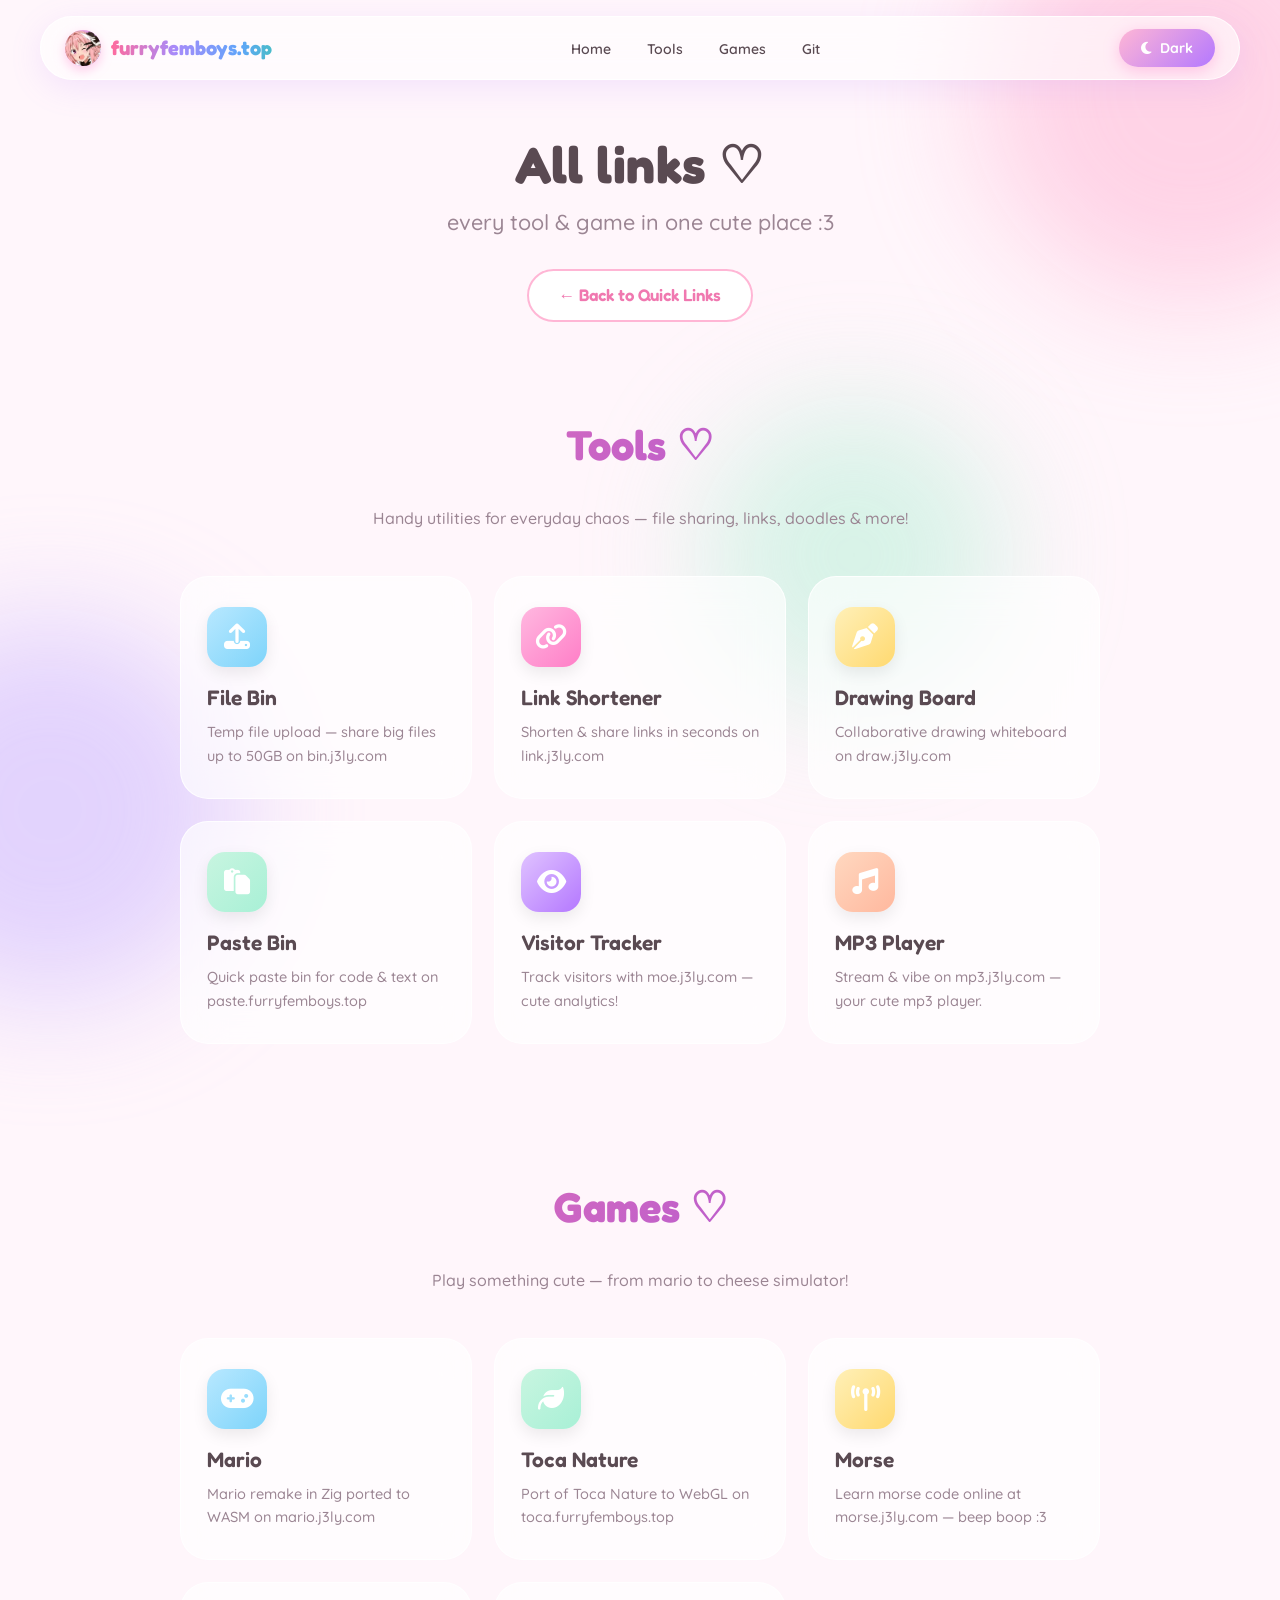
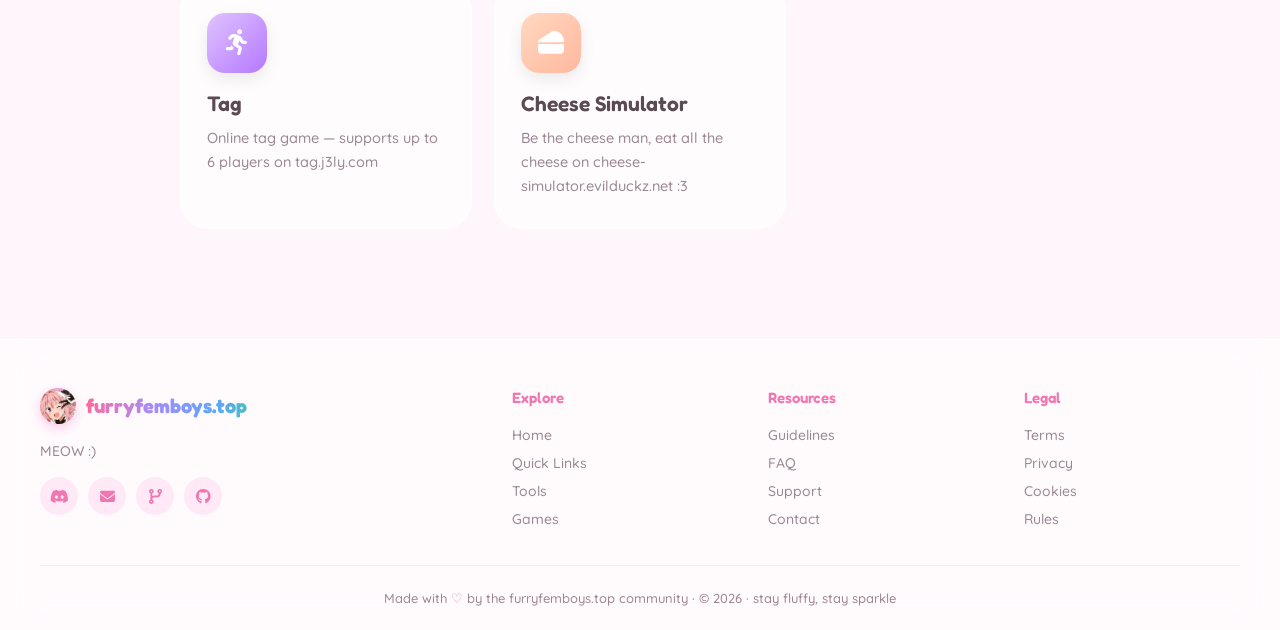
==== links.html @ d1598994 "move full tools/games lists to links.html and default to light mode - index: quick links only (6 car" ====
<!DOCTYPE html>
<html lang="en">
<head>
  <meta charset="UTF-8" />
  <meta name="viewport" content="width=device-width, initial-scale=1.0" />
  <title>All Links — furryfemboys.top</title>
  <meta name="description" content="Full list of tools and games from furryfemboys.top" />
  <link rel="icon" type="image/png" href="favicon.png" />
  <link rel="preconnect" href="https://fonts.googleapis.com" />
  <link rel="preconnect" href="https://fonts.gstatic.com" crossorigin />
  <link href="https://fonts.googleapis.com/css2?family=Fredoka:wght@400;500;600;700&family=Quicksand:wght@400;500;600;700&display=swap" rel="stylesheet" />
  <link rel="stylesheet" href="https://cdnjs.cloudflare.com/ajax/libs/font-awesome/6.4.0/css/all.min.css" />
  <link rel="stylesheet" href="https://www.nerdfonts.com/assets/css/webfont.css" />
  <link rel="stylesheet" href="css/style.css?v=4" />
</head>
<body>

  <!-- floating background decorations -->
  <div class="sparkle-field" aria-hidden="true"></div>
  <div class="custom-cursor" id="customCursor" aria-hidden="true"></div>
  <div class="blob blob--pink" aria-hidden="true"></div>
  <div class="blob blob--lilac" aria-hidden="true"></div>
  <div class="blob blob--mint" aria-hidden="true"></div>

  <!-- page load wave wash -->
  <div class="waves" aria-hidden="true">
    <div class="wave wave-0"></div>
    <div class="wave wave-1"></div>
    <div class="wave wave-1b"></div>
    <div class="wave wave-2"></div>
    <div class="wave wave-3"></div>
  </div>
  <svg class="wave-defs" aria-hidden="true" focusable="false">
    <defs>
      <clipPath id="waveClip" clipPathUnits="objectBoundingBox">
        <path d="M 0 0 H 1 V 0.55 C 0.88 0.28, 0.75 0.5, 0.62 0.4 C 0.5 0.28, 0.37 0.5, 0.25 0.4 C 0.13 0.28, 0.05 0.42, 0 0.4 Z"/>
      </clipPath>
    </defs>
  </svg>

  <!-- nav -->
  <nav>
    <a href="index.html#top" class="logo">
      <span class="logo-icon"><img src="favicon.png" alt="" /></span>
      <span class="logo-text">furryfemboys.top</span>
    </a>
    <ul class="nav-links">
      <li><a href="index.html">Home</a></li>
      <li><a href="#tools">Tools</a></li>
      <li><a href="#games">Games</a></li>
      <li><a href="https://git.furryfemboys.top" target="_blank" rel="noopener noreferrer">Git</a></li>
    </ul>
    <button id="themeToggle" class="nav-cta theme-toggle" type="button" aria-label="Toggle light/dark theme">
      <i class="fa-solid fa-moon" aria-hidden="true"></i>
      <span class="theme-toggle__text">Dark</span>
    </button>
  </nav>

  <main id="top">

    <!-- HEADER -->
    <section class="hero" style="padding-bottom: 30px;">
      <h1 class="hero__title" style="font-size: clamp(2rem, 6vw, 3.2rem);">All links ♡</h1>
      <p class="hero__tagline">every tool &amp; game in one cute place :3</p>
      <div class="hero__actions">
        <a href="index.html#Quick-links" class="btn btn--ghost">← Back to Quick Links</a>
      </div>
    </section>

    <!-- TOOLS -->
    <section class="content" id="tools">
      <h2 class="section-title">Tools ♡</h2>
      <p class="section-subtitle">Handy utilities for everyday chaos — file sharing, links, doodles &amp; more!</p>

      <div class="features-grid">
        <a href="https://bin.j3ly.com/" class="feature-card" target="_blank" rel="noopener noreferrer">
          <div class="feature-icon blue"><i class="fa-solid fa-upload"></i></div>
          <h3>File Bin</h3>
          <p>Temp file upload — share big files up to 50GB on bin.j3ly.com</p>
        </a>

        <a href="https://link.j3ly.com/" class="feature-card" target="_blank" rel="noopener noreferrer">
          <div class="feature-icon pink"><i class="fa-solid fa-link"></i></div>
          <h3>Link Shortener</h3>
          <p>Shorten &amp; share links in seconds on link.j3ly.com</p>
        </a>

        <a href="https://draw.j3ly.com/" class="feature-card" target="_blank" rel="noopener noreferrer">
          <div class="feature-icon yellow"><i class="fa-solid fa-pen-nib"></i></div>
          <h3>Drawing Board</h3>
          <p>Collaborative drawing whiteboard on draw.j3ly.com</p>
        </a>

        <a href="https://paste.furryfemboys.top/" class="feature-card" target="_blank" rel="noopener noreferrer">
          <div class="feature-icon mint"><i class="fa-solid fa-paste"></i></div>
          <h3>Paste Bin</h3>
          <p>Quick paste bin for code &amp; text on paste.furryfemboys.top</p>
        </a>

        <a href="https://moe.j3ly.com/" class="feature-card" target="_blank" rel="noopener noreferrer">
          <div class="feature-icon purple"><i class="fa-solid fa-eye"></i></div>
          <h3>Visitor Tracker</h3>
          <p>Track visitors with moe.j3ly.com — cute analytics!</p>
        </a>

        <a href="https://mp3.j3ly.com/" class="feature-card" target="_blank" rel="noopener noreferrer">
          <div class="feature-icon peach"><i class="fa-solid fa-music"></i></div>
          <h3>MP3 Player</h3>
          <p>Stream &amp; vibe on mp3.j3ly.com — your cute mp3 player.</p>
        </a>
      </div>
    </section>

    <!-- GAMES -->
    <section class="content" id="games">
      <h2 class="section-title">Games ♡</h2>
      <p class="section-subtitle">Play something cute — from mario to cheese simulator!</p>

      <div class="features-grid">
        <a href="https://mario.j3ly.com/" class="feature-card" target="_blank" rel="noopener noreferrer">
          <div class="feature-icon blue"><i class="fa-solid fa-gamepad"></i></div>
          <h3>Mario</h3>
          <p>Mario remake in Zig ported to WASM on mario.j3ly.com</p>
        </a>

        <a href="https://toca.furryfemboys.top/" class="feature-card" target="_blank" rel="noopener noreferrer">
          <div class="feature-icon mint"><i class="fa-solid fa-leaf"></i></div>
          <h3>Toca Nature</h3>
          <p>Port of Toca Nature to WebGL on toca.furryfemboys.top</p>
        </a>

        <a href="https://morse.j3ly.com/" class="feature-card" target="_blank" rel="noopener noreferrer">
          <div class="feature-icon yellow"><i class="fa-solid fa-tower-broadcast"></i></div>
          <h3>Morse</h3>
          <p>Learn morse code online at morse.j3ly.com — beep boop :3</p>
        </a>

        <a href="https://tag.j3ly.com/" class="feature-card" target="_blank" rel="noopener noreferrer">
          <div class="feature-icon purple"><i class="fa-solid fa-person-running"></i></div>
          <h3>Tag</h3>
          <p>Online tag game — supports up to 6 players on tag.j3ly.com</p>
        </a>

        <a href="https://cheese-simulator.evilduckz.net/" class="feature-card" target="_blank" rel="noopener noreferrer">
          <div class="feature-icon peach"><i class="fa-solid fa-cheese"></i></div>
          <h3>Cheese Simulator</h3>
          <p>Be the cheese man, eat all the cheese on cheese-simulator.evilduckz.net :3</p>
        </a>
      </div>
    </section>

  </main>

  <footer>
    <div class="footer-content">
      <div class="footer-brand">
        <a href="index.html#top" class="logo">
          <span class="logo-icon"><img src="favicon.png" alt="" /></span>
          <span class="logo-text">furryfemboys.top</span>
        </a>
        <p>MEOW :) </p>
        <div class="footer-social">
          <a href="https://discord.gg/T3cPWmKFg" aria-label="Discord" target="_blank" rel="noopener noreferrer"><i class="fa-brands fa-discord"></i></a>
          <a href="mailto:furryfemboys@j3ly.com" aria-label="Email" target="_blank" rel="noopener noreferrer"><i class="fa-solid fa-envelope"></i></a>
          <a href="https://git.gay/furryfemboys" aria-label="Git" target="_blank" rel="noopener noreferrer"><i class="fa-solid fa-code-branch"></i></a>
          <a href="https://github.com/furry-femboys" aria-label="GitHub" target="_blank" rel="noopener noreferrer"><i class="fa-brands fa-github"></i></a>
        </div>
      </div>
      <div class="footer-col">
        <h4>Explore</h4>
        <a href="index.html">Home</a>
        <a href="index.html#Quick-links">Quick Links</a>
        <a href="#tools">Tools</a>
        <a href="#games">Games</a>
      </div>
      <div class="footer-col">
        <h4>Resources</h4>
        <a href="#">Guidelines</a>
        <a href="#">FAQ</a>
        <a href="#">Support</a>
        <a href="#">Contact</a>
      </div>
      <div class="footer-col">
        <h4>Legal</h4>
        <a href="#">Terms</a>
        <a href="#">Privacy</a>
        <a href="#">Cookies</a>
        <a href="#">Rules</a>
      </div>
    </div>
    <div class="footer-bottom">
      Made with <span class="heart">♡</span> by the furryfemboys.top community · © 2026 · stay fluffy, stay sparkle
    </div>
  </footer>

  <script src="js/main.js?v=4"></script>
</body>
</html>
---- css/style.css ----
:root {
  --bg: #fff6fb;
  --bg-soft: #fffafd;
  --pink: #ffb6d5;
  --pink-deep: #f078b0;
  --pink-soft: #ffb8e0;
  --purple: #b478ff;
  --purple-deep: #9d4edd;
  --lilac: #cbb6ff;
  --card-bg: rgba(255, 255, 255, 0.65);
  --card-border: rgba(255, 255, 255, 0.8);
  --mint: #b8f0d8;
  --peach: #ffd9a8;
  --text: #5a4a52;
  --text-soft: #9b8593;
  --white: #ffffff;
  --radius: 24px;
  --shadow: 0 10px 30px rgba(240, 120, 176, 0.15);
  --shadow-hover: 0 14px 40px rgba(240, 120, 176, 0.28);
}

[data-theme="dark"] {
  --bg: #1a1622;
  --bg-soft: #231e30;
  --card-bg: rgba(42, 36, 56, 0.75);
  --card-border: rgba(255, 182, 213, 0.12);
  --text: #f2e6f0;
  --text-soft: #c4a8c0;
  --white: #2a2438;
  --shadow: 0 10px 30px rgba(0, 0, 0, 0.35);
  --shadow-hover: 0 14px 40px rgba(0, 0, 0, 0.5);
}

* {
  margin: 0;
  padding: 0;
  box-sizing: border-box;
  -webkit-user-select: none;
  -moz-user-select: none;
  -ms-user-select: none;
  user-select: none;
  -webkit-touch-callout: none;
}

html {
  scroll-behavior: smooth;
}

body {
  font-family: "Quicksand", sans-serif;
  background: var(--bg);
  color: var(--text);
  min-height: 100vh;
  overflow-x: hidden;
  position: relative;
  cursor: none;
  transition: background-color 0.3s ease, color 0.3s ease;
}

* {
  cursor: none !important;
}

.custom-cursor {
  position: fixed;
  top: 0;
  left: 0;
  width: 64px;
  height: 64px;
  background: url("/cursor.png") no-repeat center / contain;
  pointer-events: none;
  user-select: none;
  z-index: 99999;
  transform: translate(-32px, -32px);
  opacity: 0;
  transition: opacity 0.2s ease;
}

h1, h2, h3, .logo, .btn, .link-card__text strong {
  font-family: "Fredoka", sans-serif;
}

a {
  color: inherit;
  text-decoration: none;
}

/* ---------- background decorations ---------- */

.blob {
  position: fixed;
  border-radius: 50%;
  filter: blur(60px);
  opacity: 0.55;
  z-index: -1;
  pointer-events: none;
}

.blob--pink {
  width: 420px;
  height: 420px;
  background: var(--pink);
  top: -120px;
  right: -120px;
  animation: drift 18s ease-in-out infinite alternate;
}

.blob--lilac {
  width: 380px;
  height: 380px;
  background: var(--lilac);
  bottom: -100px;
  left: -140px;
  animation: drift 22s ease-in-out infinite alternate-reverse;
}

.blob--mint {
  width: 300px;
  height: 300px;
  background: var(--mint);
  top: 45%;
  left: 55%;
  animation: drift 26s ease-in-out infinite alternate;
}

@keyframes drift {
  from { transform: translate(0, 0) scale(1); }
  to   { transform: translate(40px, 30px) scale(1.15); }
}

.sparkle-field {
  position: fixed;
  inset: 0;
  z-index: -1;
  pointer-events: none;
}

.sparkle {
  position: absolute;
  font-size: 16px;
  opacity: 0;
  animation: twinkle 4s ease-in-out infinite;
  pointer-events: none;
  user-select: none;
}

@keyframes twinkle {
  0%, 100% { opacity: 0; transform: translateY(0) scale(0.6) rotate(0deg); }
  50%      { opacity: 0.9; transform: translateY(-18px) scale(1.1) rotate(20deg); }
}

/* ---------- sparkle cursor trail ---------- */

.sparkle-trail {
  position: fixed;
  pointer-events: none;
  z-index: 9999;
  font-size: 14px;
  animation: sparkleFade 0.9s ease-out forwards;
  transform: translate(-50%, -50%);
  user-select: none;
}

@keyframes sparkleFade {
  0%   { transform: translate(-50%, -50%) scale(0) rotate(0deg); opacity: 1; }
  50%  { transform: translate(-50%, -50%) scale(1.3) rotate(180deg); opacity: 1; }
  100% { transform: translate(-50%, -50%) scale(0.4) rotate(360deg); opacity: 0; }
}

/* ---------- nav ---------- */

nav {
  position: sticky;
  top: 16px;
  z-index: 100;
  margin: 16px auto;
  padding: 12px 24px;
  max-width: 1200px;
  background: rgba(255, 255, 255, 0.6);
  backdrop-filter: blur(20px);
  -webkit-backdrop-filter: blur(20px);
  border: 1.5px solid rgba(255, 255, 255, 0.85);
  border-radius: 100px;
  display: flex;
  align-items: center;
  justify-content: space-between;
  box-shadow: 0 8px 32px rgba(180, 120, 255, 0.15);
}

.logo {
  font-family: "Fredoka", sans-serif;
  font-weight: 700;
  font-size: 20px;
  color: var(--pink-deep);
  display: inline-flex;
  align-items: center;
  gap: 10px;
  text-decoration: none;
}

.logo-text {
  background: linear-gradient(90deg, #ff6b9d, #a78bfa, #60a5fa, #34d399, #fbbf24, #fb7185);
  background-size: 200% 100%;
  -webkit-background-clip: text;
  background-clip: text;
  -webkit-text-fill-color: transparent;
  background-position: 0% center;
  transition: background-position 0.6s ease;
}

.logo:hover .logo-text {
  background-position: 100% center;
}

.logo-icon {
  display: inline-flex;
  align-items: center;
  justify-content: center;
  width: 36px;
  height: 36px;
  background: linear-gradient(135deg, var(--pink), var(--purple));
  border-radius: 50%;
  color: white;
  font-size: 18px;
  box-shadow: 0 4px 12px rgba(255, 126, 199, 0.4);
  transition: transform 0.3s ease;
  overflow: hidden;
}

.logo-icon img {
  width: 100%;
  height: 100%;
  object-fit: cover;
  display: block;
}

.logo:hover .logo-icon {
  transform: scale(1.15) rotate(10deg);
}

.nav-links {
  display: flex;
  gap: 4px;
  list-style: none;
}

.nav-links a {
  text-decoration: none;
  color: var(--text);
  font-weight: 600;
  padding: 8px 16px;
  border-radius: 100px;
  transition: all 0.3s ease;
  font-size: 14px;
}

.nav-links a:hover {
  background: rgba(255, 126, 199, 0.15);
  color: var(--pink-deep);
  transform: translateY(-2px);
}

.nav-cta {
  background: linear-gradient(135deg, var(--pink), var(--purple));
  color: white;
  padding: 10px 22px;
  border-radius: 100px;
  text-decoration: none;
  font-weight: 700;
  font-size: 14px;
  box-shadow: 0 4px 16px rgba(255, 126, 199, 0.4);
  transition: all 0.3s cubic-bezier(0.34, 1.56, 0.64, 1);
  display: inline-flex;
  align-items: center;
  gap: 8px;
}

.nav-cta:hover {
  transform: translateY(-2px) scale(1.05);
  box-shadow: 0 8px 24px rgba(255, 126, 199, 0.55);
}

.theme-toggle {
  border: none;
  cursor: none !important;
  font-family: inherit;
}

.theme-toggle i {
  font-size: 14px;
}

[data-theme="dark"] nav {
  background: rgba(42, 36, 56, 0.7);
  border-color: rgba(255, 182, 213, 0.12);
}

[data-theme="dark"] footer {
  background: rgba(42, 36, 56, 0.6);
  border-top-color: rgba(255, 182, 213, 0.1);
}

[data-theme="dark"] .blob--pink { opacity: 0.25; }
[data-theme="dark"] .blob--lilac { opacity: 0.22; }
[data-theme="dark"] .blob--mint { opacity: 0.18; }

/* ---------- hero ---------- */

.hero {
  text-align: center;
  padding: 40px 20px 90px;
  max-width: 820px;
  margin: 0 auto;
}

.hero__art {
  position: relative;
  width: 190px;
  height: 190px;
  margin: 0 auto 28px;
}

.hero__art-circle {
  width: 160px;
  height: 160px;
  border-radius: 50%;
  background: linear-gradient(135deg, var(--pink), var(--lilac));
  display: flex;
  align-items: center;
  justify-content: center;
  margin: 15px auto;
  box-shadow: 0 18px 45px rgba(203, 182, 255, 0.45);
  animation: bob 4s ease-in-out infinite;
}

.mascot-svg {
  width: 150px;
  height: 150px;
  object-fit: cover;
  transform-origin: calc(50% - 20px) 50%;
  filter: drop-shadow(0 12px 24px rgba(255, 126, 199, 0.3));
  animation: mascotWobble 6s ease-in-out infinite;
}

@keyframes mascotWobble {
  0%, 100% { transform: rotate(-8deg); }
  50%      { transform: rotate(8deg); }
}

@keyframes bob {
  0%, 100% { transform: translateY(0) rotate(-3deg); }
  50%      { transform: translateY(-14px) rotate(3deg); }
}

.hero__sticker {
  position: absolute;
  font-size: 30px;
  color: #ff9ec7;
  filter: drop-shadow(0 4px 8px rgba(0, 0, 0, 0.08));
  animation: floaty 3.5s ease-in-out infinite;
}

.hero__sticker--1 { top: 0; left: 0; animation-delay: 0s; }
.hero__sticker--2 { top: 6px; right: 0; animation-delay: 0.6s; }
.hero__sticker--3 { bottom: 0; left: 6px; animation-delay: 1.2s; }
.hero__sticker--4 { bottom: 4px; right: 4px; animation-delay: 1.8s; }

@keyframes floaty {
  0%, 100% { transform: translateY(0) rotate(-6deg); }
  50%      { transform: translateY(-10px) rotate(6deg); }
}

.hero__title {
  font-size: clamp(2.4rem, 7vw, 4rem);
  font-weight: 700;
  letter-spacing: 0.5px;
  line-height: 1.1;
  margin-bottom: 16px;
}

.hero__title .accent {
  color: var(--pink-deep);
  position: relative;
  white-space: nowrap;
}

.hero__title .accent::after {
  content: "";
  position: absolute;
  left: 0;
  right: 0;
  bottom: 2px;
  height: 14px;
  background: url("data:image/svg+xml,%3Csvg xmlns='http://www.w3.org/2000/svg' width='20' height='14' viewBox='0 0 20 14'%3E%3Cpath d='M1 8 Q5 2 10 8 T19 8' fill='none' stroke='%23ffb6d5' stroke-width='3' stroke-linecap='round'/%3E%3C/svg%3E") repeat-x bottom;
  background-size: 20px 14px;
  z-index: -1;
}

.hero__title .dot {
  color: var(--pink-deep);
}

.hero__tagline {
  font-size: clamp(1.05rem, 2.5vw, 1.35rem);
  color: var(--text-soft);
  font-weight: 500;
  margin-bottom: 34px;
}

.hero__actions {
  display: flex;
  gap: 14px;
  justify-content: center;
  flex-wrap: wrap;
}

.btn {
  font-size: 1.05rem;
  font-weight: 600;
  padding: 14px 30px;
  border-radius: 999px;
  transition: all 0.25s ease;
  display: inline-block;
}

.btn--primary {
  background: linear-gradient(135deg, var(--pink-deep), var(--pink));
  color: var(--white);
  box-shadow: var(--shadow);
}

.btn--primary:hover {
  transform: translateY(-4px) scale(1.03);
  box-shadow: var(--shadow-hover);
}

.btn--ghost {
  background: var(--white);
  color: var(--pink-deep);
  border: 2px solid var(--pink);
}

.btn--ghost:hover {
  background: #fff0f7;
  transform: translateY(-4px) scale(1.03);
}

.hero__scroll {
  margin-top: 48px;
  color: var(--text-soft);
  font-weight: 600;
  font-size: 0.95rem;
  animation: floaty 2.5s ease-in-out infinite;
}

/* ---------- sections ---------- */

.section-title {
  font-size: clamp(1.8rem, 4.5vw, 2.6rem);
  font-weight: 700;
  text-align: center;
  margin-bottom: 40px;
  background: linear-gradient(135deg, var(--pink-deep), var(--purple-deep));
  -webkit-background-clip: text;
  background-clip: text;
  -webkit-text-fill-color: transparent;
  line-height: 1.1;
}

.section-subtitle {
  text-align: center;
  color: var(--text-soft);
  font-size: 16px;
  margin-bottom: 48px;
  max-width: 580px;
  margin-left: auto;
  margin-right: auto;
  font-weight: 500;
}

.section-title__emoji {
  margin-right: 8px;
}

section.content {
  max-width: 960px;
  margin: 0 auto;
  padding: 70px 20px;
}

/* ---------- features grid ---------- */

/* ---------- links hub ---------- */

.links {
  max-width: 640px;
  margin: 0 auto;
  padding: 30px 20px 90px;
}

.links__list {
  display: flex;
  flex-direction: column;
  gap: 14px;
}

.link-card {
  display: flex;
  align-items: center;
  gap: 18px;
  background: var(--white);
  border-radius: var(--radius);
  padding: 18px 22px;
  box-shadow: var(--shadow);
  border: 2px solid #ffe3f0;
  transition: all 0.25s ease;
  position: relative;
  overflow: hidden;
}

.link-card:hover {
  transform: translateX(8px);
  box-shadow: var(--shadow-hover);
  border-color: var(--pink);
}

.link-card__icon {
  font-size: 32px;
  flex-shrink: 0;
  transition: transform 0.25s ease;
}

.link-card:hover .link-card__icon {
  transform: scale(1.2) rotate(-8deg);
}

.link-card__text {
  display: flex;
  flex-direction: column;
  flex: 1;
  gap: 2px;
}

.link-card__text strong {
  font-size: 1.05rem;
  color: var(--pink-deep);
}

.link-card__text small {
  color: var(--text-soft);
  font-size: 0.9rem;
}

.link-card__arrow {
  font-size: 1.3rem;
  color: var(--pink);
  transition: transform 0.25s ease;
}

.link-card:hover .link-card__arrow {
  transform: translateX(6px);
}

.links__note {
  text-align: center;
  color: var(--text-soft);
  font-size: 0.9rem;
  margin-top: 26px;
}

/* ---------- features grid ---------- */

.features-grid {
  display: grid;
  grid-template-columns: repeat(auto-fit, minmax(280px, 1fr));
  gap: 22px;
}

a.feature-card {
  text-decoration: none;
  color: inherit;
  display: block;
}

.feature-card {
  background: var(--card-bg);
  backdrop-filter: blur(20px);
  -webkit-backdrop-filter: blur(20px);
  border: 1.5px solid var(--card-border);
  border-radius: 28px;
  padding: 30px 26px;
  transition: all 0.4s cubic-bezier(0.34, 1.56, 0.64, 1);
  position: relative;
  overflow: hidden;
}

.feature-card::before {
  content: "";
  position: absolute;
  inset: 0;
  background: linear-gradient(135deg, rgba(255, 126, 199, 0.08), rgba(180, 120, 255, 0.08));
  opacity: 0;
  transition: opacity 0.4s;
}

.feature-card:hover {
  transform: translateY(-8px) rotate(-1deg);
  box-shadow: 0 16px 40px rgba(180, 120, 255, 0.22);
  border-color: var(--pink-soft);
}

.feature-card:hover::before {
  opacity: 1;
}

.feature-icon {
  width: 60px;
  height: 60px;
  border-radius: 18px;
  display: flex;
  align-items: center;
  justify-content: center;
  font-size: 26px;
  margin-bottom: 18px;
  position: relative;
  z-index: 1;
  transition: transform 0.4s cubic-bezier(0.34, 1.56, 0.64, 1);
  color: white;
  box-shadow: 0 6px 16px rgba(0, 0, 0, 0.08);
}

.feature-card:hover .feature-icon {
  transform: scale(1.15) rotate(-12deg);
}

.feature-icon.pink   { background: linear-gradient(135deg, #ffb8e0, #ff7ec7); }
.feature-icon.purple { background: linear-gradient(135deg, #e0c3ff, #b478ff); }
.feature-icon.blue   { background: linear-gradient(135deg, #b8e8ff, #7ed4fa); }
.feature-icon.mint   { background: linear-gradient(135deg, #c8f5e0, #a8f0d6); }
.feature-icon.yellow { background: linear-gradient(135deg, #fff0b8, #ffd970); }
.feature-icon.peach  { background: linear-gradient(135deg, #ffd8c0, #ffb89e); }

.feature-card h3 {
  font-family: "Fredoka", sans-serif;
  font-weight: 600;
  font-size: 21px;
  margin-bottom: 10px;
  position: relative;
  z-index: 1;
  color: var(--text);
}

.feature-card p {
  color: var(--text-soft);
  line-height: 1.65;
  font-size: 14.5px;
  position: relative;
  z-index: 1;
  font-weight: 500;
}

/* ---------- footer ---------- */

footer {
  background: rgba(255, 255, 255, 0.55);
  backdrop-filter: blur(20px);
  -webkit-backdrop-filter: blur(20px);
  border-top: 1.5px solid rgba(255, 255, 255, 0.85);
  padding: 48px 24px 24px;
  margin-top: 40px;
}

.footer-content {
  max-width: 1200px;
  margin: 0 auto 32px;
  display: grid;
  grid-template-columns: 2fr 1fr 1fr 1fr;
  gap: 40px;
}

.footer-brand p {
  color: var(--text-soft);
  font-size: 14px;
  line-height: 1.65;
  margin-top: 12px;
  max-width: 320px;
  font-weight: 500;
}

.footer-col h4 {
  font-family: "Fredoka", sans-serif;
  font-weight: 600;
  font-size: 15px;
  margin-bottom: 14px;
  color: var(--pink-deep);
}

.footer-col a {
  display: block;
  color: var(--text-soft);
  text-decoration: none;
  font-size: 14px;
  padding: 5px 0;
  transition: all 0.3s;
  font-weight: 500;
}

.footer-col a:hover {
  color: var(--pink-deep);
  transform: translateX(4px);
}

.footer-social {
  display: flex;
  gap: 10px;
  margin-top: 14px;
}

.footer-social a {
  width: 38px;
  height: 38px;
  display: inline-flex;
  align-items: center;
  justify-content: center;
  background: rgba(255, 126, 199, 0.15);
  border-radius: 50%;
  color: var(--pink-deep);
  font-size: 15px;
  transition: all 0.3s cubic-bezier(0.34, 1.56, 0.64, 1);
}

.footer-social a:hover {
  background: linear-gradient(135deg, var(--pink), var(--purple));
  color: white;
  transform: translateY(-3px) scale(1.1);
  box-shadow: 0 6px 16px rgba(255, 126, 199, 0.4);
}

.footer-bottom {
  max-width: 1200px;
  margin: 0 auto;
  padding-top: 24px;
  border-top: 1px solid rgba(180, 120, 255, 0.15);
  text-align: center;
  color: var(--text-soft);
  font-size: 13px;
  font-weight: 500;
}

.footer-bottom .heart {
  color: var(--pink-deep);
  animation: heartbeat 1.4s ease-in-out infinite;
  display: inline-block;
}

@keyframes heartbeat {
  0%, 100% { transform: scale(1); }
  25%      { transform: scale(1.25); }
  50%      { transform: scale(1); }
  75%      { transform: scale(1.15); }
}

/* ---------- page load wave wash ---------- */

.wave-defs {
  position: absolute;
  width: 0;
  height: 0;
  overflow: hidden;
}

.waves {
  position: fixed;
  inset: 0;
  z-index: 2000;
  pointer-events: none;
  overflow: hidden;
}

.wave {
  position: absolute;
  width: 150vmax;
  height: 150vmax;
  left: 50%;
  top: 50%;
  opacity: 0;
  clip-path: url(#waveClip);
  will-change: transform;
  animation: waveWash 2.19s cubic-bezier(0.65, 0, 0.35, 1) forwards;
}

.wave-0 {
  background: linear-gradient(135deg, #ffe3f0, #ffd1e6);
  border-radius: 50%;
  width: 200vmax;
  height: 200vmax;
  left: 50%;
  top: 50%;
  clip-path: none;
  opacity: 1;
  transform: translate(-50%, -50%);
  animation: circleWash 2.19s cubic-bezier(0.65, 0, 0.35, 1) both;
  animation-delay: 0.3s;
}

.wave-1 {
  background: linear-gradient(135deg, #ffe3f0, #ffd1e6);
  animation: pinkWash 2.19s cubic-bezier(0.65, 0, 0.35, 1) forwards;
}

.wave-1b {
  background: linear-gradient(135deg, rgba(255, 214, 235, 0.95), rgba(228, 196, 255, 0.95));
  animation-delay: 0.108s;
}

.wave-2 {
  background: linear-gradient(135deg, rgba(203, 182, 255, 0.95), rgba(224, 195, 255, 0.95));
  animation-delay: 0.236s;
}

.wave-3 {
  background: linear-gradient(135deg, rgba(167, 139, 250, 0.95), rgba(203, 182, 255, 0.95));
  animation-delay: 0.354s;
}

@keyframes waveWash {
  0%   { opacity: 0; transform: translate(-50%, -50%) translate(55vmax, -90vmax) rotate(45deg); }
  12%  { opacity: 1; }
  85%  { opacity: 1; }
  100% { opacity: 0; transform: translate(-50%, -50%) translate(-170vmax, 190vmax) rotate(45deg); }
}

@keyframes pinkWash {
  0%   { opacity: 0; transform: translate(-50%, -50%) translate(19vmax, -28.5vmax) rotate(45deg); }
  12%  { opacity: 1; }
  85%  { opacity: 1; }
  100% { opacity: 0; transform: translate(-50%, -50%) translate(-170vmax, 190vmax) rotate(45deg); }
}

@keyframes circleWash {
  0%   { opacity: 1; transform: translate(-50%, -50%) scale(1); }
  80%  { opacity: 1; transform: translate(-50%, -50%) translate(-140vmax, 160vmax) scale(1); }
  100% { opacity: 0; transform: translate(-50%, -50%) translate(-170vmax, 190vmax) scale(1); }
}

@media (prefers-reduced-motion: reduce) {
  .waves { display: none; }
}

/* ---------- reveal on scroll ---------- */

.reveal {
  opacity: 0;
  transform: translateY(28px);
  transition: opacity 0.6s ease, transform 0.6s ease;
}

.reveal.visible {
  opacity: 1;
  transform: translateY(0);
}

/* ---------- responsive ---------- */

@media (max-width: 768px) {
  .nav-links { display: none; }
  nav { padding: 10px 18px; }
  .logo { font-size: 17px; }
  .logo-icon { width: 32px; height: 32px; font-size: 16px; }
  .footer-content { grid-template-columns: 1fr 1fr; gap: 24px; }
  section.content { padding: 60px 20px; }
}

@media (max-width: 480px) {
  .footer-content { grid-template-columns: 1fr; }

  .hero {
    padding: 20px 16px 70px;
  }

  .hero__art {
    width: 150px;
    height: 150px;
  }

  .hero__art-circle {
    width: 130px;
    height: 130px;
  }

  .mascot-svg {
    width: 120px;
    height: 120px;
  }
}

@media (prefers-reduced-motion: reduce) {
  *, *::before, *::after {
    animation-duration: 0.01ms !important;
    animation-iteration-count: 1 !important;
    transition-duration: 0.01ms !important;
  }
}
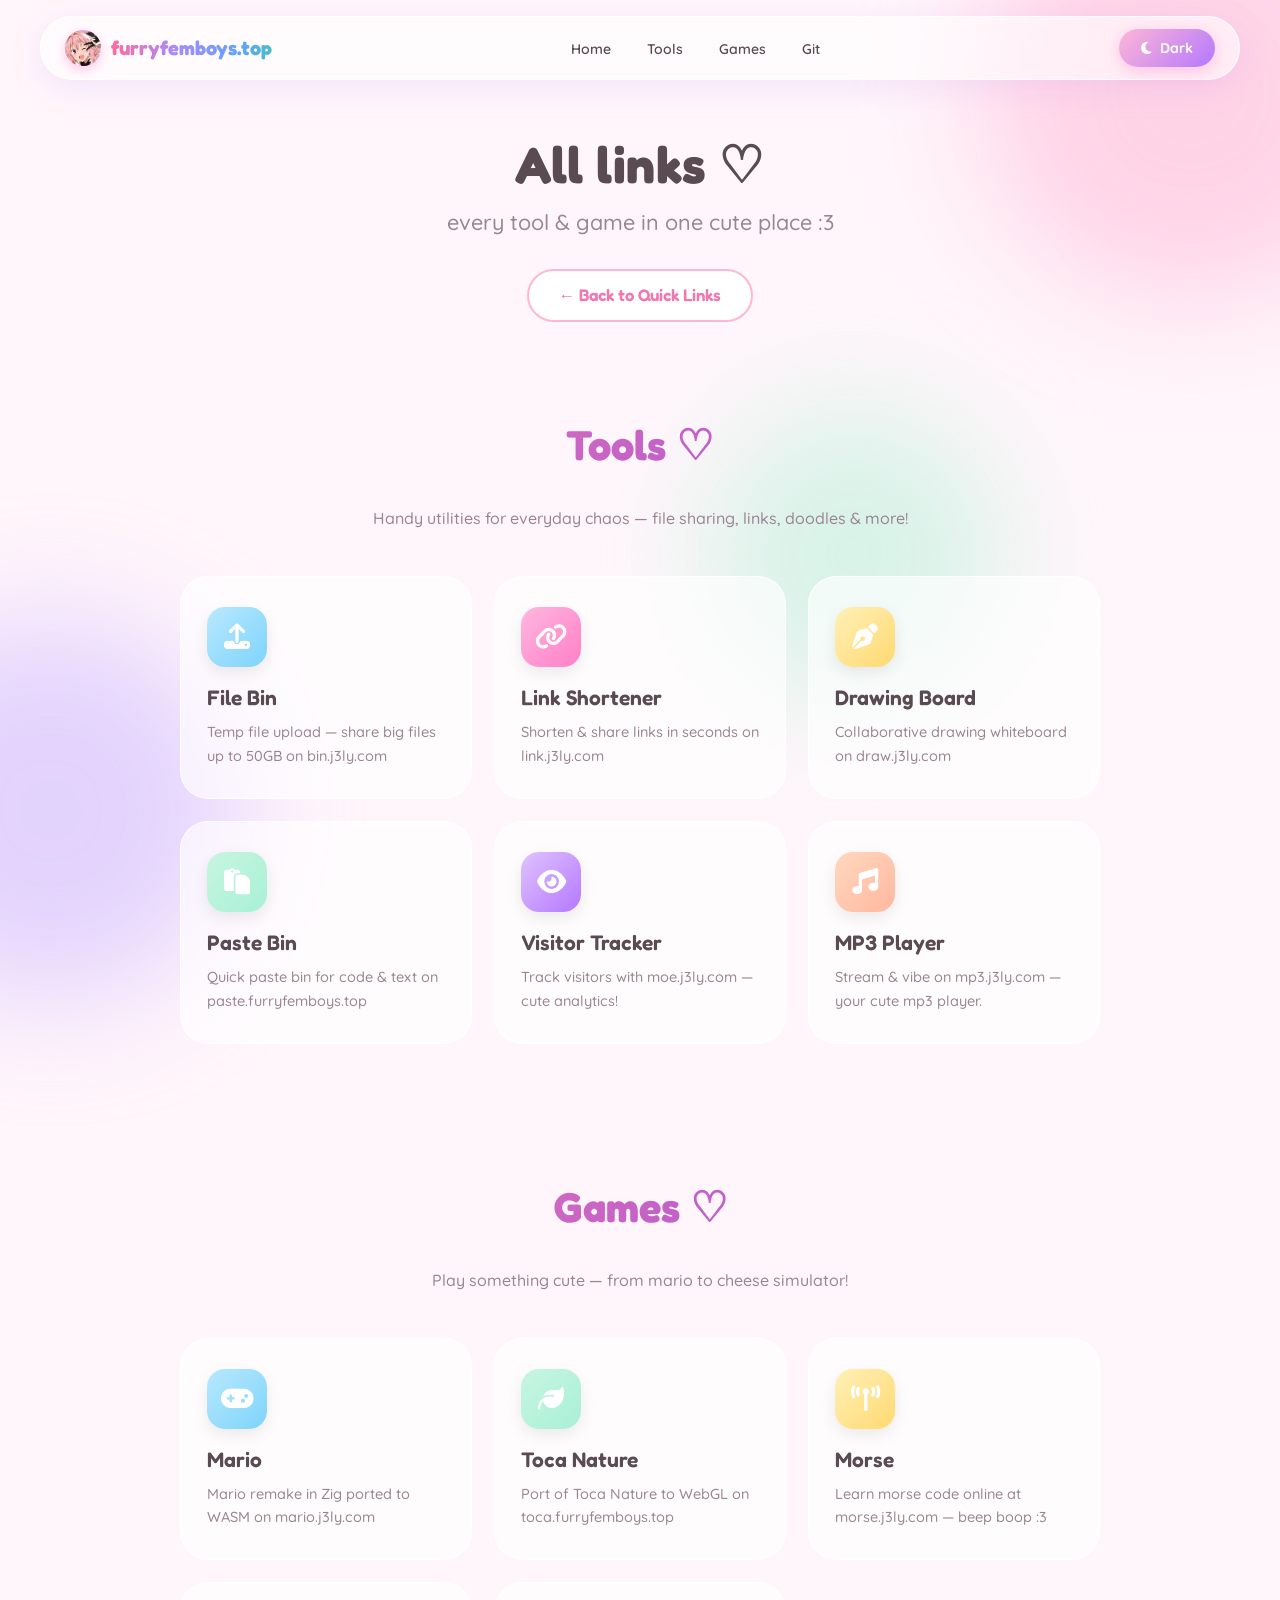
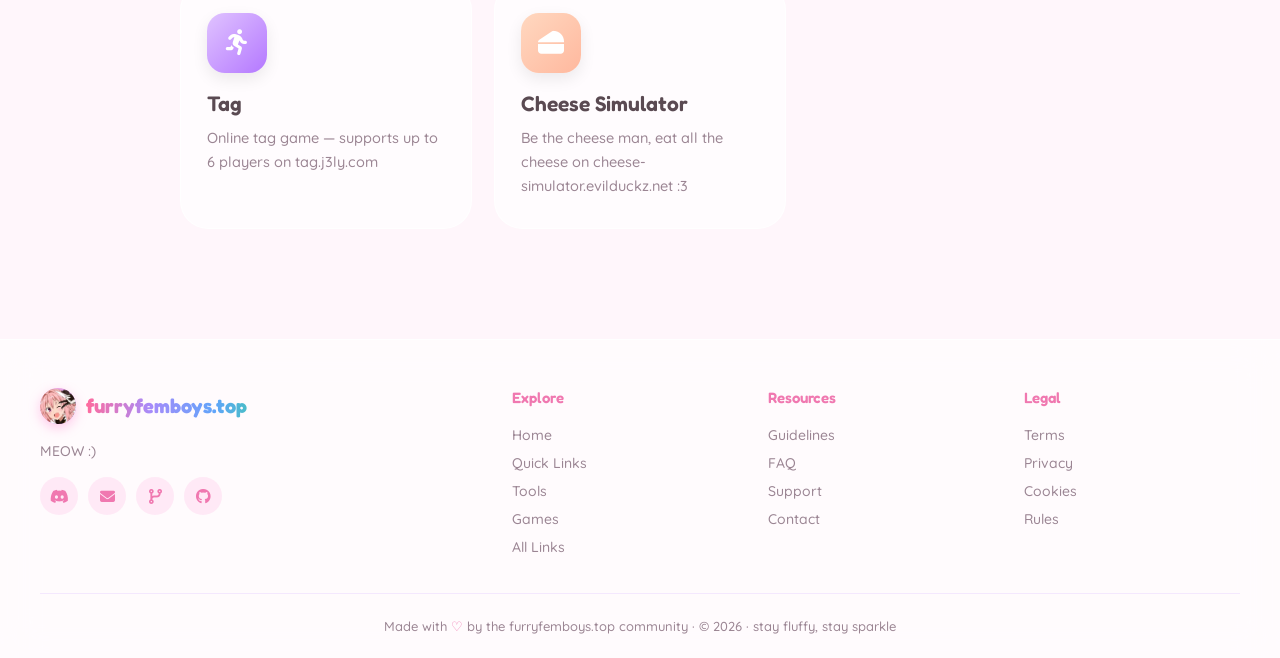
==== commit b127fd3f: "seamless subpages: view-transitions + fetch SPA navigation - unify nav/footer hrefs (index.html / li" ====
--- a/links.html
+++ b/links.html
@@ -11,7 +11,7 @@
   <link href="https://fonts.googleapis.com/css2?family=Fredoka:wght@400;500;600;700&family=Quicksand:wght@400;500;600;700&display=swap" rel="stylesheet" />
   <link rel="stylesheet" href="https://cdnjs.cloudflare.com/ajax/libs/font-awesome/6.4.0/css/all.min.css" />
   <link rel="stylesheet" href="https://www.nerdfonts.com/assets/css/webfont.css" />
-  <link rel="stylesheet" href="css/style.css?v=4" />
+  <link rel="stylesheet" href="css/style.css?v=5" />
 </head>
 <body>
 
@@ -40,14 +40,14 @@
 
   <!-- nav -->
   <nav>
-    <a href="index.html#top" class="logo">
+    <a href="index.html" class="logo">
       <span class="logo-icon"><img src="favicon.png" alt="" /></span>
       <span class="logo-text">furryfemboys.top</span>
     </a>
     <ul class="nav-links">
       <li><a href="index.html">Home</a></li>
-      <li><a href="#tools">Tools</a></li>
-      <li><a href="#games">Games</a></li>
+      <li><a href="links.html#tools">Tools</a></li>
+      <li><a href="links.html#games">Games</a></li>
       <li><a href="https://git.furryfemboys.top" target="_blank" rel="noopener noreferrer">Git</a></li>
     </ul>
     <button id="themeToggle" class="nav-cta theme-toggle" type="button" aria-label="Toggle light/dark theme">
@@ -154,7 +154,7 @@
   <footer>
     <div class="footer-content">
       <div class="footer-brand">
-        <a href="index.html#top" class="logo">
+        <a href="index.html" class="logo">
           <span class="logo-icon"><img src="favicon.png" alt="" /></span>
           <span class="logo-text">furryfemboys.top</span>
         </a>
@@ -170,8 +170,9 @@
         <h4>Explore</h4>
         <a href="index.html">Home</a>
         <a href="index.html#Quick-links">Quick Links</a>
-        <a href="#tools">Tools</a>
-        <a href="#games">Games</a>
+        <a href="links.html#tools">Tools</a>
+        <a href="links.html#games">Games</a>
+        <a href="links.html">All Links</a>
       </div>
       <div class="footer-col">
         <h4>Resources</h4>
@@ -193,6 +194,6 @@
     </div>
   </footer>
 
-  <script src="js/main.js?v=4"></script>
+  <script src="js/main.js?v=5"></script>
 </body>
 </html>
--- a/css/style.css
+++ b/css/style.css
@@ -31,6 +31,10 @@
   --shadow-hover: 0 14px 40px rgba(0, 0, 0, 0.5);
 }
 
+@view-transition {
+  navigation: auto;
+}
+
 * {
   margin: 0;
   padding: 0;
@@ -44,6 +48,39 @@
 
 html {
   scroll-behavior: smooth;
+}
+
+html.is-navigating::before {
+  content: "";
+  position: fixed;
+  top: 0;
+  left: 0;
+  height: 3px;
+  width: 100%;
+  background: linear-gradient(90deg, var(--pink), var(--purple), var(--lilac));
+  z-index: 9999;
+  transform-origin: left;
+  animation: navProgress 1s ease-in-out infinite;
+}
+
+@keyframes navProgress {
+  0% { transform: scaleX(0); transform-origin: left; }
+  50% { transform: scaleX(1); transform-origin: left; }
+  100% { transform: scaleX(0); transform-origin: right; }
+}
+
+::view-transition-group(root) {
+  animation-duration: 0.32s;
+}
+
+main {
+  view-transition-name: main-content;
+}
+
+::view-transition-old(main-content),
+::view-transition-new(main-content) {
+  animation-duration: 0.32s;
+  animation-timing-function: cubic-bezier(0.32, 0.72, 0, 1);
 }
 
 body {
